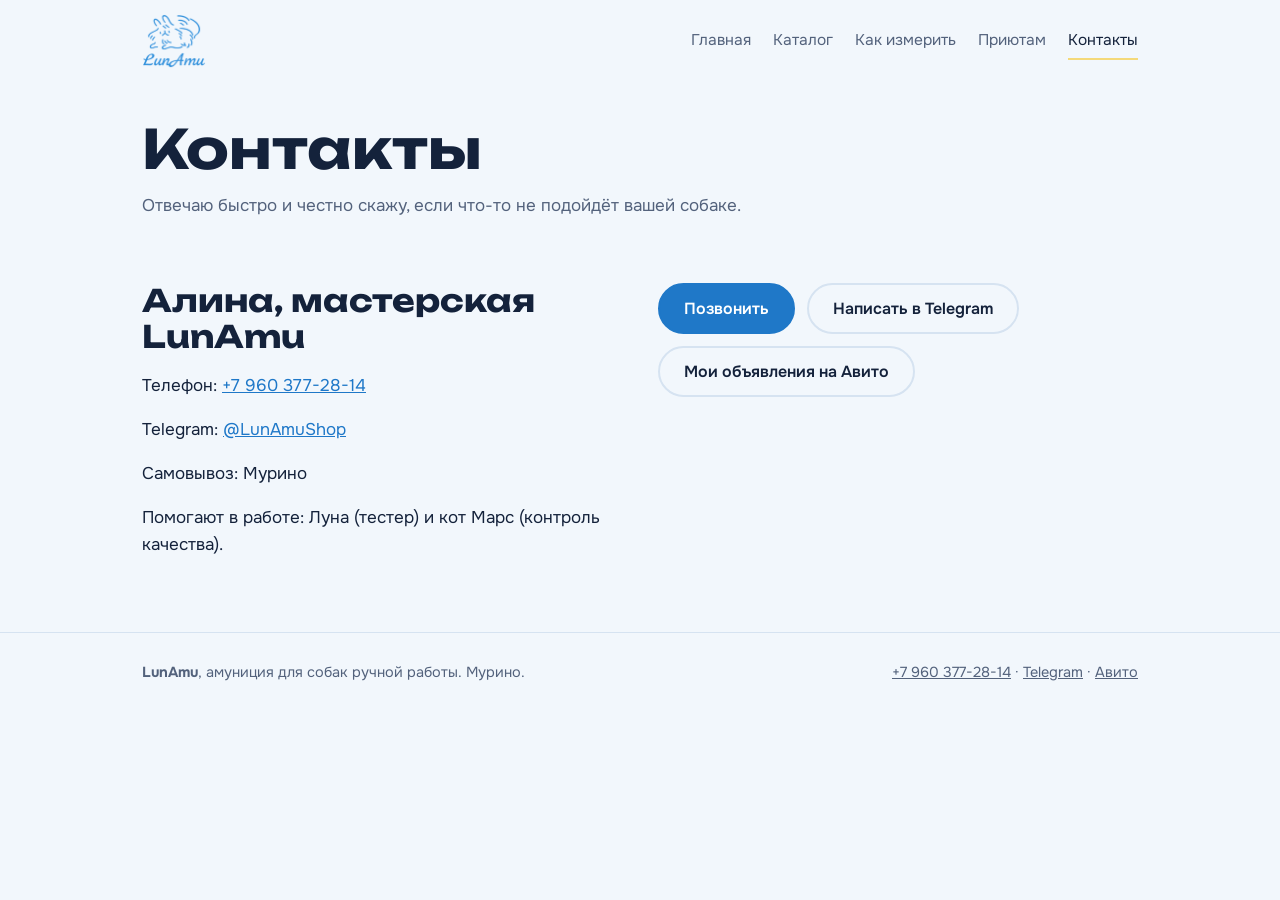
==== contacts.html @ 88235720 "init" ====
<!DOCTYPE html>
<html lang="ru"><head><meta charset="utf-8"><meta name="viewport" content="width=device-width, initial-scale=1, viewport-fit=cover">
<title>Контакты — LunAmu</title><meta name="description" content="Как заказать ошейник или шлейку: телефон, Telegram, Авито. Самовывоз в Мурино.">
<meta property="og:title" content="Контакты — LunAmu"><meta property="og:description" content="Как заказать ошейник или шлейку: телефон, Telegram, Авито. Самовывоз в Мурино."><meta property="og:image" content="images/logo.png">
<link rel="icon" href="data:image/svg+xml,%3Csvg xmlns='http://www.w3.org/2000/svg' viewBox='0 0 100 100'%3E%3Ctext y='.9em' font-size='90'%3E🌙%3C/text%3E%3C/svg%3E">
<link rel="preconnect" href="https://fonts.googleapis.com"><link rel="preconnect" href="https://fonts.gstatic.com" crossorigin>
<link href="https://fonts.googleapis.com/css2?family=Unbounded:wght@500;700&family=Onest:wght@400;500;600&display=swap" rel="stylesheet">
<link rel="stylesheet" href="styles.css"></head><body>
<header><div class="wrap nav"><a class="logo" href="index.html"><img src="images/logo.png" alt="LunAmu"></a><nav aria-label="Меню"><a href="index.html">Главная</a><a href="catalog.html">Каталог</a><a href="measure.html">Как измерить</a><a href="shelters.html">Приютам</a><a href="contacts.html" aria-current="page">Контакты</a></nav></div></header>
<main>
<section class="pagehead"><div class="wrap"><h1>Контакты</h1><p class="lead">Отвечаю быстро и честно скажу, если что-то не подойдёт вашей собаке.</p></div></section>
<section><div class="wrap"><div id="order" class="orderbox" hidden><h2>Ваш заказ</h2><p>Дополните текст мерками и отправьте мне в Telegram или на Авито.</p><textarea id="msg" rows="6" aria-label="Текст заказа"></textarea><div class="btns"><button class="btn main" id="copy" type="button">Скопировать текст</button><a class="btn alt" href="https://t.me/LunAmuShop">Открыть Telegram</a></div><p class="note" id="copied" hidden>Скопировано</p></div>
<div class="two"><div><h2>Алина, мастерская LunAmu</h2><p>Телефон: <a href="tel:+79603772814">+7 960 377-28-14</a></p><p>Telegram: <a href="https://t.me/LunAmuShop">@LunAmuShop</a></p><p>Самовывоз: Мурино</p><p>Помогают в работе: Луна (тестер) и кот Марс (контроль качества).</p></div>
<div class="btns"><a class="btn main" href="tel:+79603772814">Позвонить</a><a class="btn alt" href="https://t.me/LunAmuShop">Написать в Telegram</a><a class="btn alt" href="https://www.avito.ru/brands/6b0b1254e679e2d8b5b73be4de3fa512?src=sharing">Мои объявления на Авито</a></div></div></div></section></main>
<footer><div class="wrap foot"><div><b>LunAmu</b>, амуниция для собак ручной работы. Мурино.</div><div><a href="tel:+79603772814">+7 960 377-28-14</a> · <a href="https://t.me/LunAmuShop">Telegram</a> · <a href="https://www.avito.ru/brands/6b0b1254e679e2d8b5b73be4de3fa512?src=sharing">Авито</a></div></div></footer>
<script src="app.js"></script><script src="contacts.js"></script></body></html>
---- styles.css ----
:root{--bg:#F2F7FC;--surface:#fff;--ink:#14223B;--muted:#53627C;--accent:#1F78C8;--accent-ink:#fff;--moon:#F4D97A;--line:#D6E3F1;color-scheme:light}
@media (prefers-color-scheme:dark){:root{--bg:#0E192D;--surface:#162540;--ink:#EAF1FB;--muted:#9FB1CC;--accent:#6DB6F2;--accent-ink:#0E192D;--line:#26395A;color-scheme:dark}}
*,*::before,*::after{box-sizing:border-box}
html{scroll-behavior:smooth;scroll-padding-top:16px}
body{margin:0;padding:env(safe-area-inset-top,0) 0 env(safe-area-inset-bottom,0);background:var(--bg);color:var(--ink);font:400 17px/1.6 Onest,system-ui,-apple-system,"Segoe UI",sans-serif}
h1,h2,h3{font-family:Unbounded,Onest,system-ui,sans-serif;font-weight:700;line-height:1.15;margin:0}
h1{font-size:clamp(32px,6vw,54px)}h2{font-size:clamp(22px,3.6vw,31px);margin-bottom:12px}h3{font-size:18px;margin-bottom:8px}
a{color:var(--accent)}.wrap{max-width:1040px;margin:0 auto;padding:0 22px}section{padding:56px 0}
.lead{color:var(--muted);max-width:60ch;margin:12px 0 28px}.note{color:var(--muted);font-size:15px}.sp{margin-top:28px}
.nav{display:flex;justify-content:space-between;align-items:center;gap:16px;padding-top:14px;padding-bottom:14px}
.logo img{height:54px;width:auto;display:block}
nav{display:flex;gap:22px}nav a{color:var(--muted);text-decoration:none;font-size:15.5px;padding:6px 0;border-bottom:2px solid transparent;white-space:nowrap}
nav a:hover{color:var(--ink)}nav a[aria-current=page]{color:var(--ink);border-bottom-color:var(--moon)}
.btns{display:flex;gap:12px;flex-wrap:wrap;align-items:center}
.btn{display:inline-block;padding:13px 24px;border-radius:999px;font:600 16px Onest,sans-serif;text-decoration:none;border:2px solid var(--accent);cursor:pointer;background:none;color:var(--ink)}
.btn.main{background:var(--accent);color:var(--accent-ink)}.btn.alt{border-color:var(--line)}.btn:active{transform:scale(.97)}
a:focus-visible,button:focus-visible,input:focus-visible+label,textarea:focus-visible{outline:3px solid var(--moon);outline-offset:3px}
.hero{padding:28px 0 48px}.hero-grid{display:grid;grid-template-columns:1.1fr .9fr;gap:40px;align-items:center}
.hero h1{margin-bottom:20px}.hero p{font-size:19px;color:var(--muted);max-width:44ch;margin:0 0 28px}
.heroimg{position:relative;justify-self:center;width:min(100%,400px);aspect-ratio:1}
.heroimg::before{content:"";position:absolute;inset:0;border-radius:50%;background:var(--moon);transform:translate(-9%,-7%)}
.heroimg img{position:relative;width:100%;height:100%;object-fit:cover;object-position:50% 38%;border-radius:50%;border:6px solid var(--bg);display:block}
.cards{display:grid;grid-template-columns:repeat(3,1fr);gap:18px}
.card{background:var(--surface);border:1px solid var(--line);border-radius:22px;padding:26px;overflow:hidden;display:flex;flex-direction:column}
.card p{margin:0 0 14px;color:var(--muted);font-size:16px}
.tile{text-decoration:none;color:var(--ink)}.tile img{width:calc(100% + 52px);margin:-26px -26px 18px;aspect-ratio:4/3;object-fit:cover;display:block}
.gal{position:relative;margin:-26px -26px 18px}
.strip{display:flex;overflow-x:auto;scroll-snap-type:x mandatory;scrollbar-width:none}.strip::-webkit-scrollbar{display:none}
.strip img{flex:0 0 100%;width:100%;aspect-ratio:1;object-fit:cover;object-position:50% 35%;scroll-snap-align:start;display:block;background:#fff}
.gbtn{position:absolute;top:50%;transform:translateY(-50%);width:38px;height:38px;border-radius:50%;border:0;background:rgba(255,255,255,.92);color:#14223B;font-size:22px;line-height:1;cursor:pointer}
.gbtn.l{left:10px}.gbtn.r{right:10px}
.opts{border:0;padding:0;margin:0 0 14px;display:flex;flex-wrap:wrap;gap:8px}
.opts legend{font-size:14px;color:var(--muted);margin-bottom:8px;padding:0}
.opts input{position:absolute;opacity:0;pointer-events:none}
.opts label{padding:8px 16px;border:2px solid var(--line);border-radius:999px;cursor:pointer;font-size:15px;font-weight:500}
.opts input:checked+label{border-color:var(--accent);background:var(--accent);color:var(--accent-ink)}
.hint{font-size:14px!important;margin:0 0 10px!important}
.pricebox{margin-top:auto;padding:12px 0 16px}.price{display:block;font:700 28px Unbounded,sans-serif}.pricebox small{color:var(--muted);font-size:13.5px}
.pagehead{padding:36px 0 8px}.pagehead+section{padding-top:28px}
.chips{list-style:none;margin:0;padding:0;display:flex;flex-wrap:wrap;gap:8px}.chips li{border:1px solid var(--line);background:var(--surface);border-radius:999px;padding:6px 14px;font-size:14.5px}
.steps{list-style:none;counter-reset:s;margin:0;padding:0;display:grid;grid-template-columns:repeat(3,1fr);gap:18px}
.steps li{counter-increment:s;border-top:3px solid var(--moon);padding-top:16px}
.steps li::before{content:counter(s);font:700 28px Unbounded,sans-serif;display:block;margin-bottom:6px}
.steps b{display:block;margin-bottom:4px}.steps span{color:var(--muted);font-size:16px}
.about{display:grid;grid-template-columns:1.3fr 1fr;gap:32px;align-items:center}
.callout{background:var(--accent);color:var(--accent-ink);border-radius:28px;padding:40px;display:flex;justify-content:space-between;align-items:center;gap:24px;flex-wrap:wrap}
.callout p{margin:0;opacity:.92;max-width:52ch}.callout .btn{background:var(--moon);border-color:var(--moon);color:#14223B}
.two{display:grid;grid-template-columns:1fr 1fr;gap:36px;align-items:start}
.scheme{margin:0;background:#fff;border-radius:22px;padding:14px;border:1px solid var(--line)}.scheme img{width:100%;height:auto;display:block}.scheme figcaption{color:#53627C;font-size:14px;text-align:center;padding-top:8px}
.need{background:var(--surface);border:1px solid var(--line);border-radius:18px;padding:16px 20px;margin-bottom:12px}.need p{margin:0;color:var(--muted)}
.tips{padding-left:20px;margin:0}.tips li{margin-bottom:8px}
.orderbox{background:var(--surface);border:1px solid var(--line);border-radius:22px;padding:28px;margin-bottom:40px}.orderbox[hidden]{display:none}
textarea{width:100%;font:16px/1.5 Onest,sans-serif;padding:14px;border-radius:14px;border:2px solid var(--line);background:var(--bg);color:var(--ink);margin:6px 0 16px}
footer{border-top:1px solid var(--line);padding:28px 0 44px;color:var(--muted);font-size:14.5px}.foot{display:flex;justify-content:space-between;gap:16px;flex-wrap:wrap}footer a{color:var(--muted)}
@media (max-width:820px){.hero-grid,.cards,.steps,.about,.two{grid-template-columns:1fr}.heroimg{width:min(72%,290px);order:-1}
.nav{flex-direction:column;align-items:flex-start;gap:4px}nav{overflow-x:auto;width:100%;gap:18px}.logo img{height:46px}section{padding:44px 0}.callout{padding:28px}}
@media (prefers-reduced-motion:reduce){html{scroll-behavior:auto}}
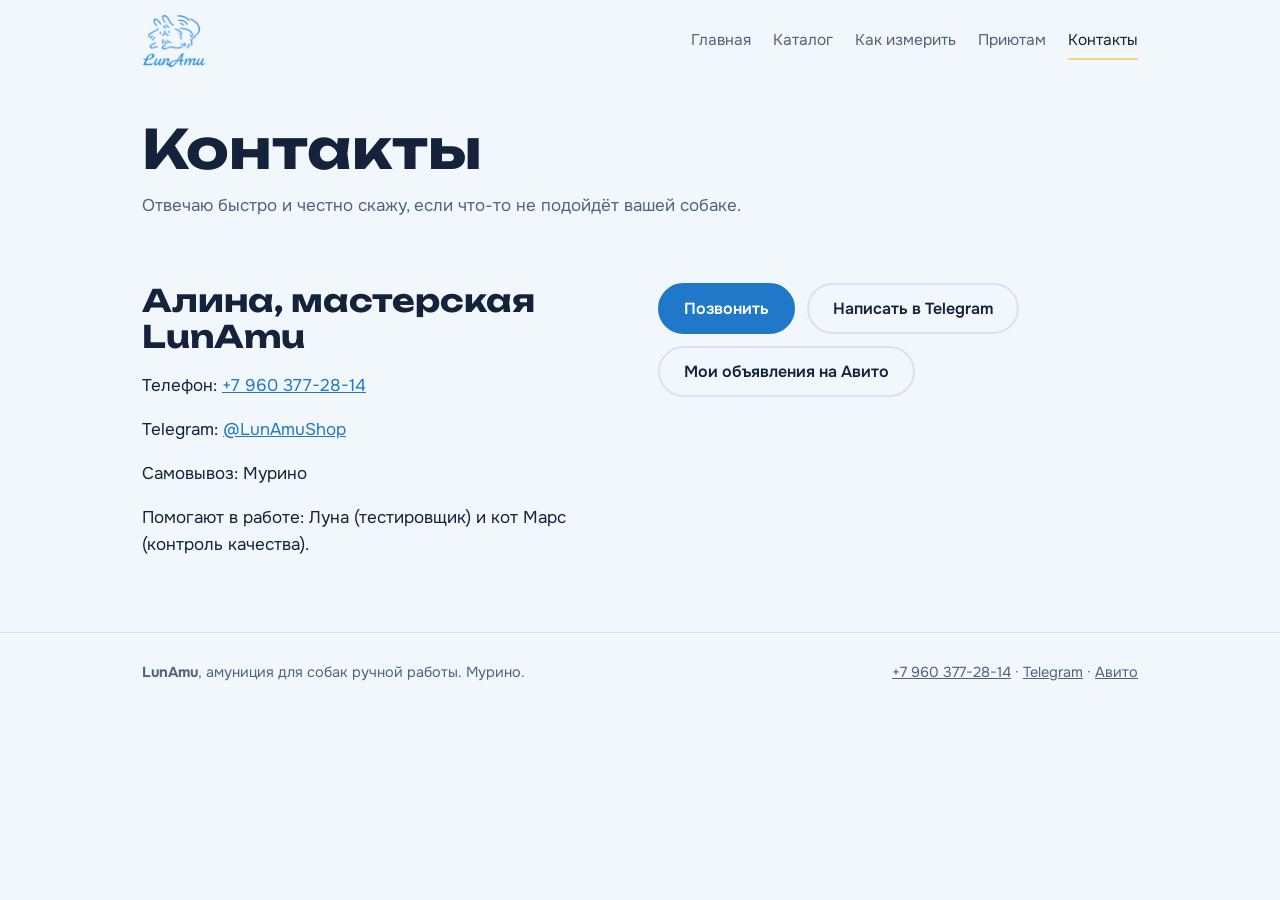
==== commit b4ff5303: "fix тестер заменено на тестировщик" ====
--- a/contacts.html
+++ b/contacts.html
@@ -10,7 +10,7 @@
 <main>
 <section class="pagehead"><div class="wrap"><h1>Контакты</h1><p class="lead">Отвечаю быстро и честно скажу, если что-то не подойдёт вашей собаке.</p></div></section>
 <section><div class="wrap"><div id="order" class="orderbox" hidden><h2>Ваш заказ</h2><p>Дополните текст мерками и отправьте мне в Telegram или на Авито.</p><textarea id="msg" rows="6" aria-label="Текст заказа"></textarea><div class="btns"><button class="btn main" id="copy" type="button">Скопировать текст</button><a class="btn alt" href="https://t.me/LunAmuShop">Открыть Telegram</a></div><p class="note" id="copied" hidden>Скопировано</p></div>
-<div class="two"><div><h2>Алина, мастерская LunAmu</h2><p>Телефон: <a href="tel:+79603772814">+7 960 377-28-14</a></p><p>Telegram: <a href="https://t.me/LunAmuShop">@LunAmuShop</a></p><p>Самовывоз: Мурино</p><p>Помогают в работе: Луна (тестер) и кот Марс (контроль качества).</p></div>
+<div class="two"><div><h2>Алина, мастерская LunAmu</h2><p>Телефон: <a href="tel:+79603772814">+7 960 377-28-14</a></p><p>Telegram: <a href="https://t.me/LunAmuShop">@LunAmuShop</a></p><p>Самовывоз: Мурино</p><p>Помогают в работе: Луна (тестировщик) и кот Марс (контроль качества).</p></div>
 <div class="btns"><a class="btn main" href="tel:+79603772814">Позвонить</a><a class="btn alt" href="https://t.me/LunAmuShop">Написать в Telegram</a><a class="btn alt" href="https://www.avito.ru/brands/6b0b1254e679e2d8b5b73be4de3fa512?src=sharing">Мои объявления на Авито</a></div></div></div></section></main>
 <footer><div class="wrap foot"><div><b>LunAmu</b>, амуниция для собак ручной работы. Мурино.</div><div><a href="tel:+79603772814">+7 960 377-28-14</a> · <a href="https://t.me/LunAmuShop">Telegram</a> · <a href="https://www.avito.ru/brands/6b0b1254e679e2d8b5b73be4de3fa512?src=sharing">Авито</a></div></div></footer>
 <script src="app.js"></script><script src="contacts.js"></script></body></html>
